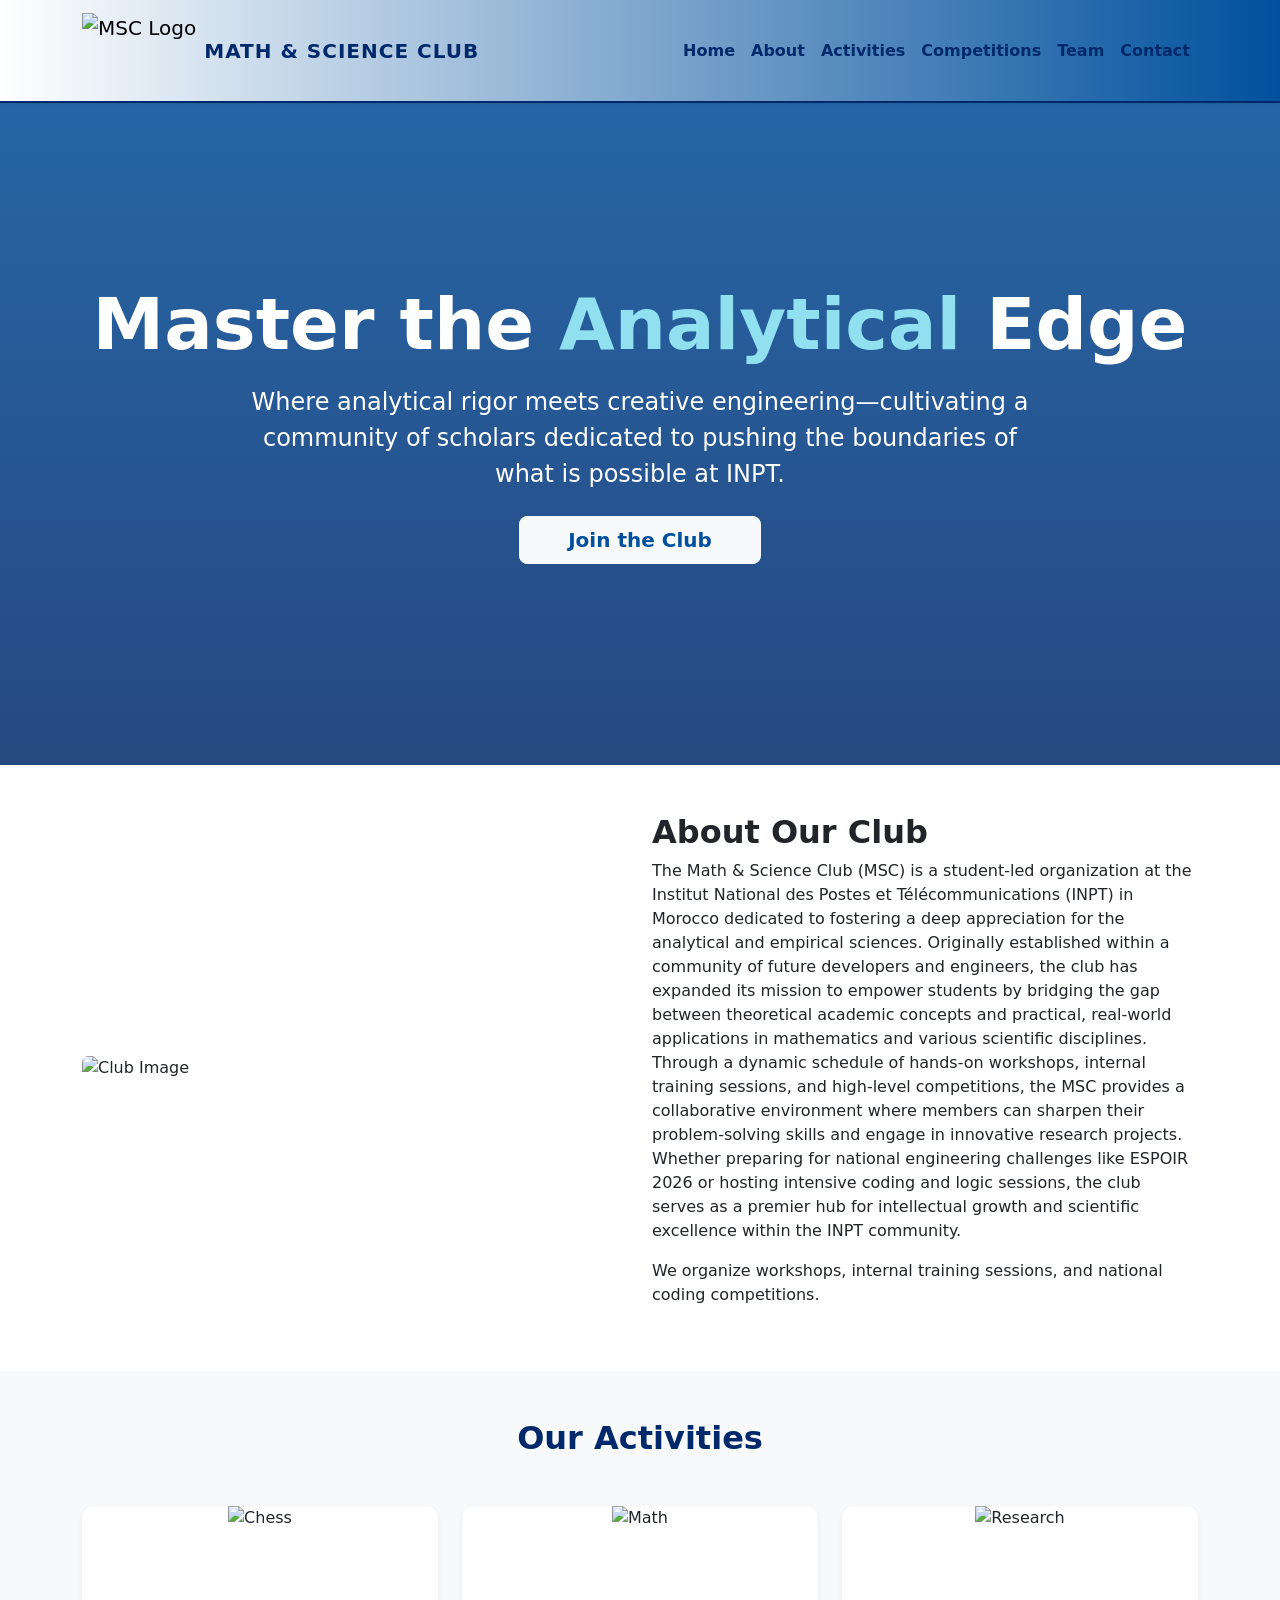
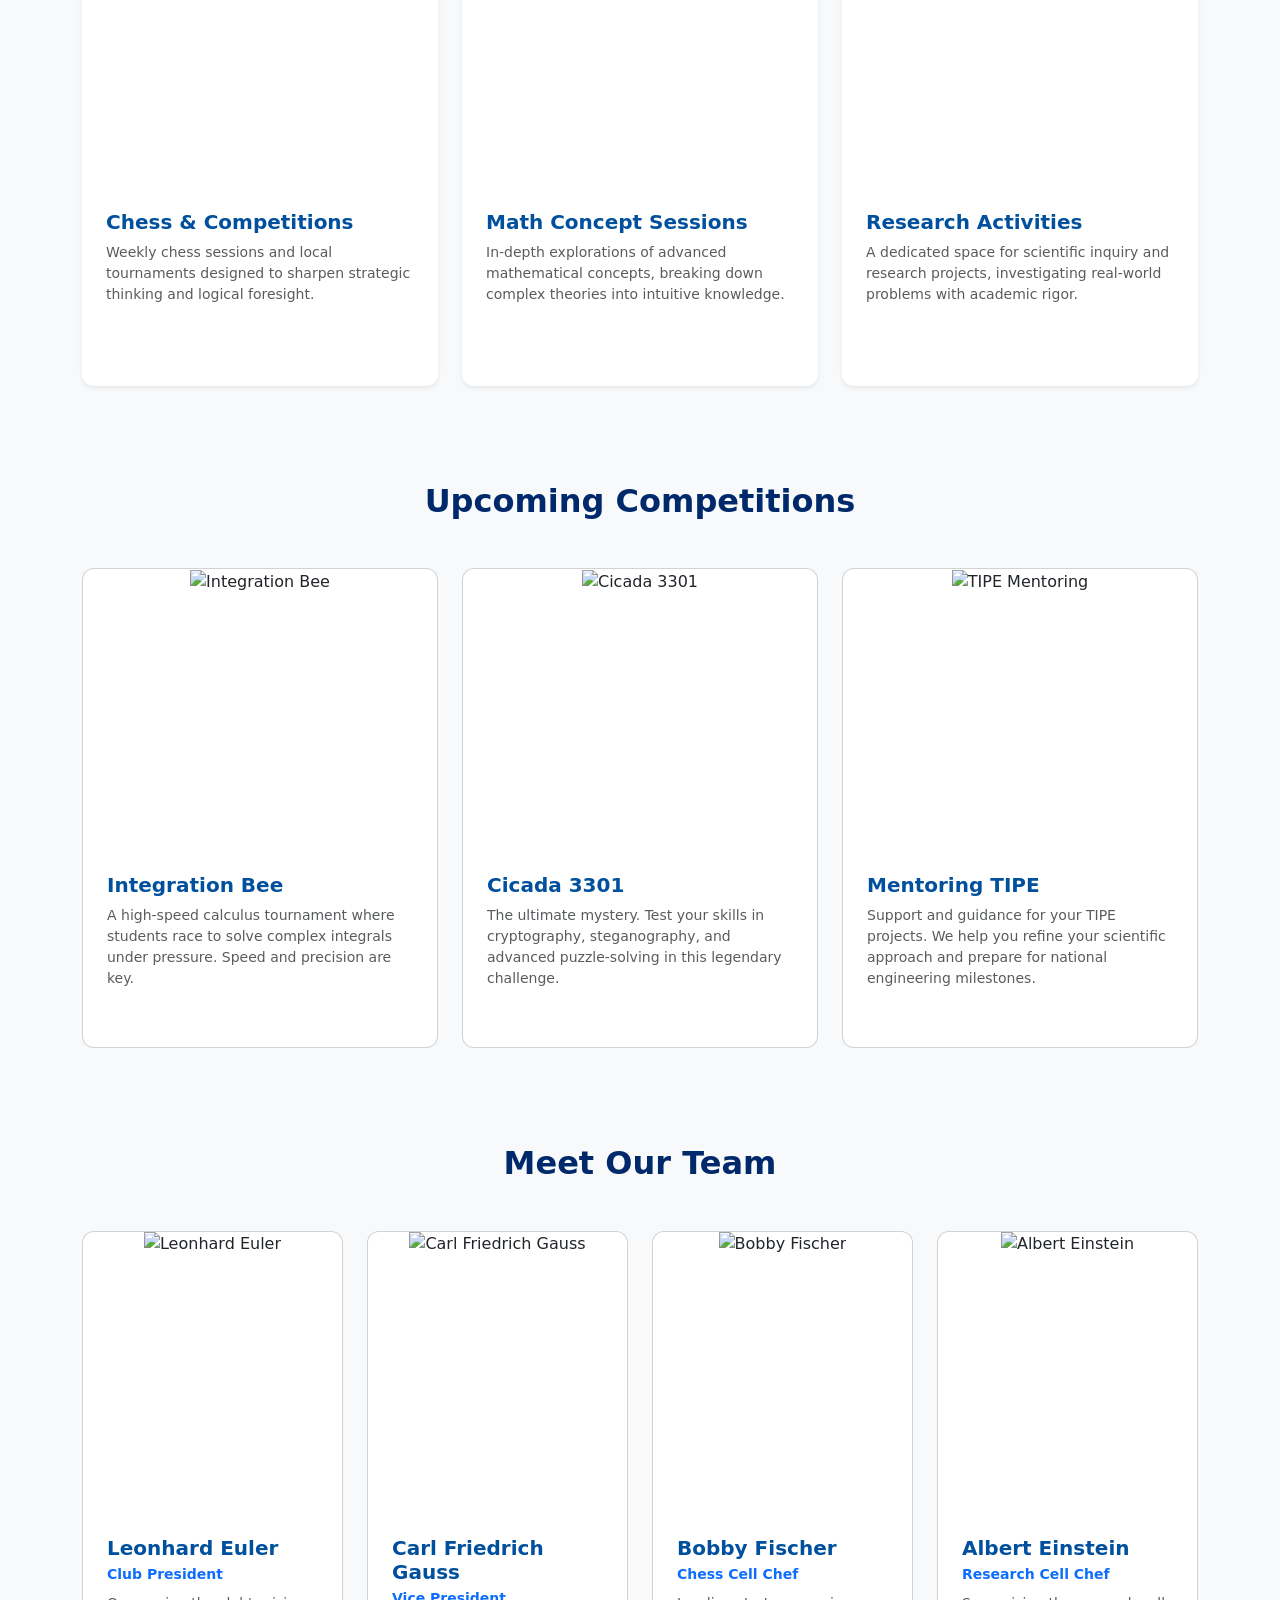
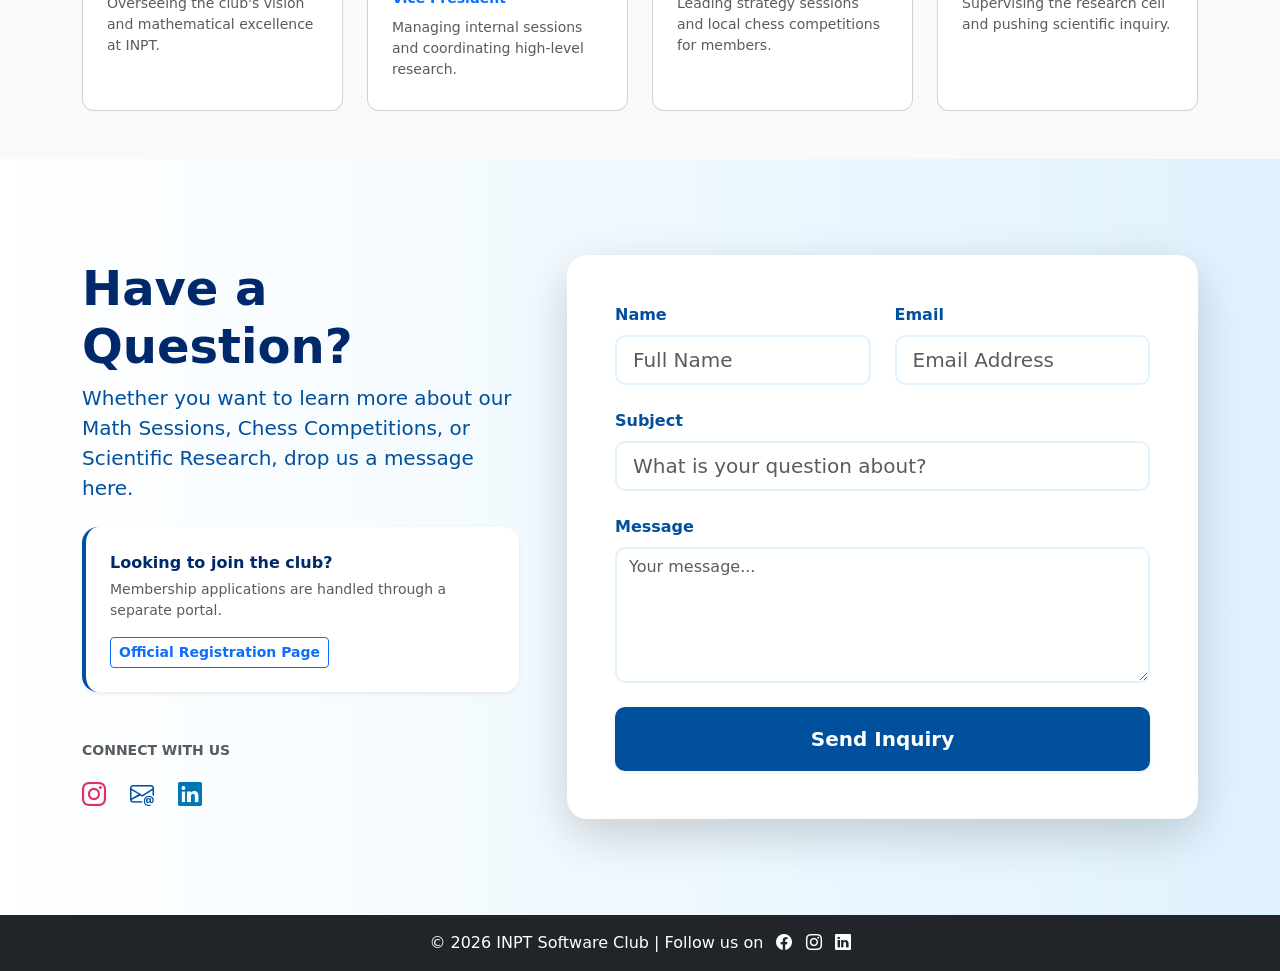
==== HTML /index.html @ fca4d838 "Update and rename index.html to HTML /index.html" ====
<!DOCTYPE html>
<html lang="en">
<head>
    <meta charset="UTF-8">
    <title>MCS CLUB</title>
    <meta name="viewport" content="width=device-width, initial-scale=1">

    <link href="https://cdn.jsdelivr.net/npm/bootstrap@5.3.2/dist/css/bootstrap.min.css" rel="stylesheet">
    <link href="https://cdn.jsdelivr.net/npm/bootstrap-icons@1.11.1/font/bootstrap-icons.css" rel="stylesheet">
    <link href="/CSSFiles/indexCSS.css" rel="stylesheet">

</head>
<body>
<nav class="navbar navbar-expand-lg fixed-top shadow-sm py-2" 
     style="background: linear-gradient(to left, #00509D, #ffffff); border-bottom: 2px solid #00296B;">
    <div class="container">
        <a class="navbar-brand d-flex align-items-center" href="#">
            <img src="/Assests/MSClogo.png" 
                 alt="MSC Logo" 
                 style="height: 75px; width: auto; mix-blend-mode: multiply; filter: contrast(110%);">
            <span class="ms-2 fw-bold" style="color: #00296B; font-size: 1.25rem; letter-spacing: 1px;">
                MATH & SCIENCE CLUB
            </span>
        </a>
        
        <button class="navbar-toggler" type="button" data-bs-toggle="collapse" data-bs-target="#navbarNav" style="border-color: #00296B;">
            <span class="navbar-toggler-icon"></span>
        </button>

        <div class="collapse navbar-collapse" id="navbarNav">
            <ul class="navbar-nav ms-auto fs-6">
                <li class="nav-item"><a class="nav-link fw-bold" style="color: #00296B;" href="#home">Home</a></li>
                <li class="nav-item"><a class="nav-link fw-bold" style="color: #00296B;" href="#about">About</a></li>
                <li class="nav-item"><a class="nav-link fw-bold" style="color: #00296B;" href="#activities">Activities</a></li>
                <li class="nav-item"><a class="nav-link fw-bold" style="color: #00296B;" href="#competitions">Competitions</a></li>
                <li class="nav-item"><a class="nav-link fw-bold" style="color: #00296B;" href="#team">Team</a></li>
                <li class="nav-item"><a class="nav-link fw-bold" style="color: #00296B;" href="#contact">Contact</a></li>
            </ul>
        </div>
    </div>
</nav>

<section id="home" class="hero d-flex align-items-center text-white" 
         style="background: linear-gradient(rgba(0, 80, 157, 0.85), rgba(0, 41, 107, 0.85)), 
                url('https://images.unsplash.com/photo-1635070041078-e363dbe005cb?ixlib=rb-4.0.3&auto=format&fit=crop&w=1920&q=80'); 
                background-size: cover; 
                background-position: center; 
                min-height: 85vh; 
                padding-top: 80px;">
    <div class="container text-center">
        <h1 class="display-2 fw-bold mb-3">Master the <span style="color: #90E0EF;">Analytical</span> Edge</h1>
        <p class="lead mb-4 fs-4 mx-auto" style="max-width: 800px;">
            Where analytical rigor meets creative engineering—cultivating a community of scholars 
            dedicated to pushing the boundaries of what is possible at INPT.
        </p>
        <div class="d-flex justify-content-center gap-3">
            <a href="joinUs.html" class="btn btn-light btn-lg px-5 fw-bold" style="color: #00509D;">Join the Club</a>
        </div>
    </div>
</section>

<section id="about" class="py-5">
    <div class="container">
        <div class="row align-items-center">
            <div class="col-md-6 club-logo">
                <img src="/Assests/MSClogo.png"
                     class="img-fluid rounded " alt="Club Image">
            </div>
            <div class="col-md-6">
                <h2 class="fw-bold">About Our Club</h2>
                <p>
                    The Math & Science Club (MSC) is a student-led organization at the Institut National des Postes et Télécommunications (INPT) 
                    in Morocco dedicated to fostering a deep appreciation for the analytical and empirical sciences. Originally established within 
                    a community of future developers and engineers, the club has expanded its mission to empower students by bridging the gap between 
                    theoretical academic concepts and practical, real-world applications in mathematics and various scientific disciplines. Through 
                    a dynamic schedule of hands-on workshops, internal training sessions, and high-level competitions, the MSC provides a collaborative 
                    environment where members can sharpen their problem-solving skills and engage in innovative research projects. Whether preparing for 
                    national engineering challenges like ESPOIR 2026 or hosting intensive coding and logic sessions, the club serves as a premier hub for 
                    intellectual growth and scientific excellence within the INPT community.
                </p>
                <p>
                    We organize workshops, internal training sessions, and national coding competitions.
                </p>
            </div>
        </div>
    </div>
</section>

<section id="activities" class="bg-light py-5">
    <div class="container text-center">
        <h2 class="fw-bold mb-5" style="color: #00296B;">Our Activities</h2>
        <div class="row g-4 justify-content-center">

            <div class="col-md-4">
                <div class="card border-0 shadow-sm activity-card">
                    <div class="image-mask-container">
                        <img src="/Assests/chess-activity.jpg" class="w-100 h-100" style="object-fit: cover;" alt="Chess">
                    </div>
                    <div class="p-4 text-start">
                        <h5 class="fw-bold mb-2" style="color: #00509D;">Chess & Competitions</h5>
                        <p class="small mb-0 text-muted">Weekly chess sessions and local tournaments designed to sharpen strategic thinking and logical foresight.</p>
                    </div>
                </div>
            </div>

            <div class="col-md-4">
                <div class="card border-0 shadow-sm activity-card">
                    <div class="image-mask-container">
                        <img src="/Assests/math-session.jpg" class="w-100 h-100" style="object-fit: cover;" alt="Math">
                    </div>
                    <div class="p-4 text-start">
                        <h5 class="fw-bold mb-2" style="color: #00509D;">Math Concept Sessions</h5>
                        <p class="small mb-0 text-muted">In-depth explorations of advanced mathematical concepts, breaking down complex theories into intuitive knowledge.</p>
                    </div>
                </div>
            </div>

            <div class="col-md-4">
                <div class="card border-0 shadow-sm activity-card">
                    <div class="image-mask-container">
                        <img src="/Assests/research-activity.jpg" class="w-100 h-100" style="object-fit: cover;" alt="Research">
                    </div>
                    <div class="p-4 text-start">
                        <h5 class="fw-bold mb-2" style="color: #00509D;">Research Activities</h5>
                        <p class="small mb-0 text-muted">A dedicated space for scientific inquiry and research projects, investigating real-world problems with academic rigor.</p>
                    </div>
                </div>
            </div>

        </div>
    </div>
</section>

<style>
    .activity-card {
        background-color: #ffffff;
        transition: transform 0.3s ease, box-shadow 0.3s ease;
        border-radius: 12px;
        overflow: hidden;
        /* This creates the longer rectangular look */
        min-height: 480px; 
    }

    .activity-card:hover {
        /* This makes the block move up slightly when hovered */
        transform: translateY(-10px);
        /* This makes the shadow stronger on hover */
        box-shadow: 0 10px 20px rgba(0,0,0,0.15) !important;
    }

    .image-mask-container {
        height: 280px; /* Adjusted for the rectangular shape */
        overflow: hidden; 
        mask-image: linear-gradient(to bottom, black 80%, transparent 100%); 
        -webkit-mask-image: linear-gradient(to bottom, black 80%, transparent 100%);
    }
</style>
<section id="competitions" class="py-5" style="background-color: #f8f9fa;">
    <div class="container text-center">
        <h2 class="fw-bold mb-5" style="color: #00296B;">Upcoming Competitions</h2>
        <div class="row g-4 justify-content-center">

            <div class="col-md-4">
                <div class="card activity-card">
                    <div class="image-mask-container">
                        <img src="/Assests/integration-bee.jpg" class="w-100 h-100" style="object-fit: cover;" alt="Integration Bee">
                    </div>
                    <div class="p-4 text-start">
                        <h5 class="fw-bold mb-2" style="color: #00509D;">Integration Bee</h5>
                        <p class="small mb-0 text-muted">A high-speed calculus tournament where students race to solve complex integrals under pressure. Speed and precision are key.</p>
                    </div>
                </div>
            </div>

            <div class="col-md-4">
                <div class="card activity-card">
                    <div class="image-mask-container">
                        <img src="/Assests/cicada-challenge.jpg" class="w-100 h-100" style="object-fit: cover;" alt="Cicada 3301">
                    </div>
                    <div class="p-4 text-start">
                        <h5 class="fw-bold mb-2" style="color: #00509D;">Cicada 3301</h5>
                        <p class="small mb-0 text-muted">The ultimate mystery. Test your skills in cryptography, steganography, and advanced puzzle-solving in this legendary challenge.</p>
                    </div>
                </div>
            </div>

            <div class="col-md-4">
                <div class="card activity-card">
                    <div class="image-mask-container">
                        <img src="/Assests/tipe-mentoring.jpg" class="w-100 h-100" style="object-fit: cover;" alt="TIPE Mentoring">
                    </div>
                    <div class="p-4 text-start">
                        <h5 class="fw-bold mb-2" style="color: #00509D;">Mentoring TIPE</h5>
                        <p class="small mb-0 text-muted">Support and guidance for your TIPE projects. We help you refine your scientific approach and prepare for national engineering milestones.</p>
                    </div>
                </div>
            </div>

        </div>
    </div>
</section>
<section id="team" class="bg-light py-5">
    <div class="container text-center">
        <h2 class="fw-bold mb-5" style="color: #00296B;">Meet Our Team</h2>
        <div class="row g-4 justify-content-center">

            <div class="col-md-3">
                <div class="card activity-card">
                    <div class="image-mask-container">
                        <img src="https://upload.wikimedia.org/wikipedia/commons/d/d7/Leonhard_Euler.jpg" class="w-100 h-100" style="object-fit: cover;" alt="Leonhard Euler">
                    </div>
                    <div class="p-4 text-start">
                        <h5 class="fw-bold mb-1" style="color: #00509D;">Leonhard Euler</h5>
                        <p class="text-primary fw-semibold small mb-2">Club President</p>
                        <p class="small text-muted mb-0">Overseeing the club's vision and mathematical excellence at INPT.</p>
                    </div>
                </div>
            </div>

            <div class="col-md-3">
    <div class="card activity-card">
        <div class="image-mask-container">
            <img src="/Assests/gauss.jpg" class="w-100 h-100" style="object-fit: cover;" alt="Carl Friedrich Gauss">
        </div>
        <div class="p-4 text-start">
            <h5 class="fw-bold mb-1" style="color: #00509D;">Carl Friedrich Gauss</h5>
            <p class="text-primary fw-semibold small mb-2">Vice President</p>
            <p class="small text-muted mb-0">Managing internal sessions and coordinating high-level research.</p>
        </div>
    </div>
</div>

<div class="col-md-3">
    <div class="card activity-card">
        <div class="image-mask-container">
            <img src="/Assests/Bobby_Fische.jpg" class="w-100 h-100" style="object-fit: cover;" alt="Bobby Fischer">
        </div>
        <div class="p-4 text-start">
            <h5 class="fw-bold mb-1" style="color: #00509D;">Bobby Fischer</h5>
            <p class="text-primary fw-semibold small mb-2">Chess Cell Chef</p>
            <p class="small text-muted mb-0">Leading strategy sessions and local chess competitions for members.</p>
        </div>
    </div>
</div>

            <div class="col-md-3">
                <div class="card activity-card">
                    <div class="image-mask-container">
                        <img src="https://upload.wikimedia.org/wikipedia/commons/d/d3/Albert_Einstein_Head.jpg" class="w-100 h-100" style="object-fit: cover;" alt="Albert Einstein">
                    </div>
                    <div class="p-4 text-start">
                        <h5 class="fw-bold mb-1" style="color: #00509D;">Albert Einstein</h5>
                        <p class="text-primary fw-semibold small mb-2">Research Cell Chef</p>
                        <p class="small text-muted mb-0">Supervising the research cell and pushing scientific inquiry.</p>
                    </div>
                </div>
            </div>

        </div>
    </div>
</section>

<section id="contact" class="py-5" style="background: linear-gradient(to right, #ffffff, #E0F2FE);">
    <div class="container py-5">
        <div class="row g-5 align-items-center">
            
            <div class="col-lg-5 text-start">
                <h2 class="fw-bold display-5" style="color: #00296B;">Have a Question?</h2>
                <p class="lead mb-4" style="color: #00509D;">
                    Whether you want to learn more about our <strong>Math Sessions</strong>, 
                    <strong>Chess Competitions</strong>, or <strong>Scientific Research</strong>, 
                    drop us a message here.
                </p>
                
                <div class="p-4 rounded-4 shadow-sm bg-white border-start border-4" style="border-color: #00509D !important;">
                    <p class="fw-bold mb-1" style="color: #00296B;">Looking to join the club?</p>
                    <p class="small text-muted mb-3">Membership applications are handled through a separate portal.</p>
                    <a href="joinUs.html" class="btn btn-sm btn-outline-primary fw-bold">Official Registration Page</a>
                </div>

                <div class="mt-5">
                    <p class="small fw-bold text-muted mb-3">CONNECT WITH US</p>
                    <div class="d-flex gap-4">
                        <a href="https://www.instagram.com/msc_inpt/"  target="_blank" class="fs-4" style="color: #E1306C;"><i class="bi bi-instagram"></i></a>
                        <a href="mailto:msc@inpt.ac.ma" class="fs-4" style="color: #00509D;"><i class="bi bi-envelope-at"></i></a>
                        <a href="https://linkedin.com/company/your_page" target="_blank" class="fs-4" style="color: #0077B5;"><i class="bi bi-linkedin"></i></a>
                    </div>
                </div>
            </div>

            <div class="col-lg-7">
                <div class="card border-0 shadow-lg p-4 p-md-5" style="border-radius: 20px; background: #ffffff;">
                    <form id="contactInquiryForm">
                        <div class="row">
                            <div class="col-md-6 mb-4">
                                <label class="form-label fw-bold" style="color: #00509D;">Name</label>
                                <input type="text" class="form-control form-control-lg border-2" placeholder="Full Name" style="border-color: #E0F2FE; border-radius: 10px;">
                            </div>
                            <div class="col-md-6 mb-4">
                                <label class="form-label fw-bold" style="color: #00509D;">Email</label>
                                <input type="email" class="form-control form-control-lg border-2" placeholder="Email Address" style="border-color: #E0F2FE; border-radius: 10px;">
                            </div>
                        </div>
                        <div class="mb-4">
                            <label class="form-label fw-bold" style="color: #00509D;">Subject</label>
                            <input type="text" class="form-control form-control-lg border-2" placeholder="What is your question about?" style="border-color: #E0F2FE; border-radius: 10px;">
                        </div>
                        <div class="mb-4">
                            <label class="form-label fw-bold" style="color: #00509D;">Message</label>
                            <textarea class="form-control border-2" rows="5" placeholder="Your message..." style="border-color: #E0F2FE; border-radius: 10px;"></textarea>
                        </div>
                        <div class="d-grid">
                            <button type="submit" class="btn btn-lg text-white fw-bold py-3 shadow-sm" style="background-color: #00509D; border-radius: 10px;">
                                Send Inquiry
                            </button>
                        </div>
                    </form>
                </div>
            </div>

        </div>
    </div>
</section>

<style>
    /* Hover effects for the buttons */
    #contact .btn-light:hover {
        transform: translateY(-5px);
        background-color: #f8f9fa;
        box-shadow: 0 8px 15px rgba(0,0,0,0.1) !important;
    }
    
    #contact .btn-primary:hover {
        transform: scale(1.05);
        background-color: #00296B !important;
    }
</style>

<footer class="bg-dark text-white text-center py-3">
    <div class="container">
        <p class="mb-0">© 2026 INPT Software Club | Follow us on 
            <a href="#" class="text-white ms-2"><i class="bi bi-facebook"></i></a>
            <a href="#" class="text-white ms-2"><i class="bi bi-instagram"></i></a>
            <a href="#" class="text-white ms-2"><i class="bi bi-linkedin"></i></a>
        </p>
    </div>
</footer>

<script src="https://cdn.jsdelivr.net/npm/bootstrap@5.3.2/dist/js/bootstrap.bundle.min.js"></script>

<script src="/JSFiles/indexJS.js"></script>


</body>
</html>
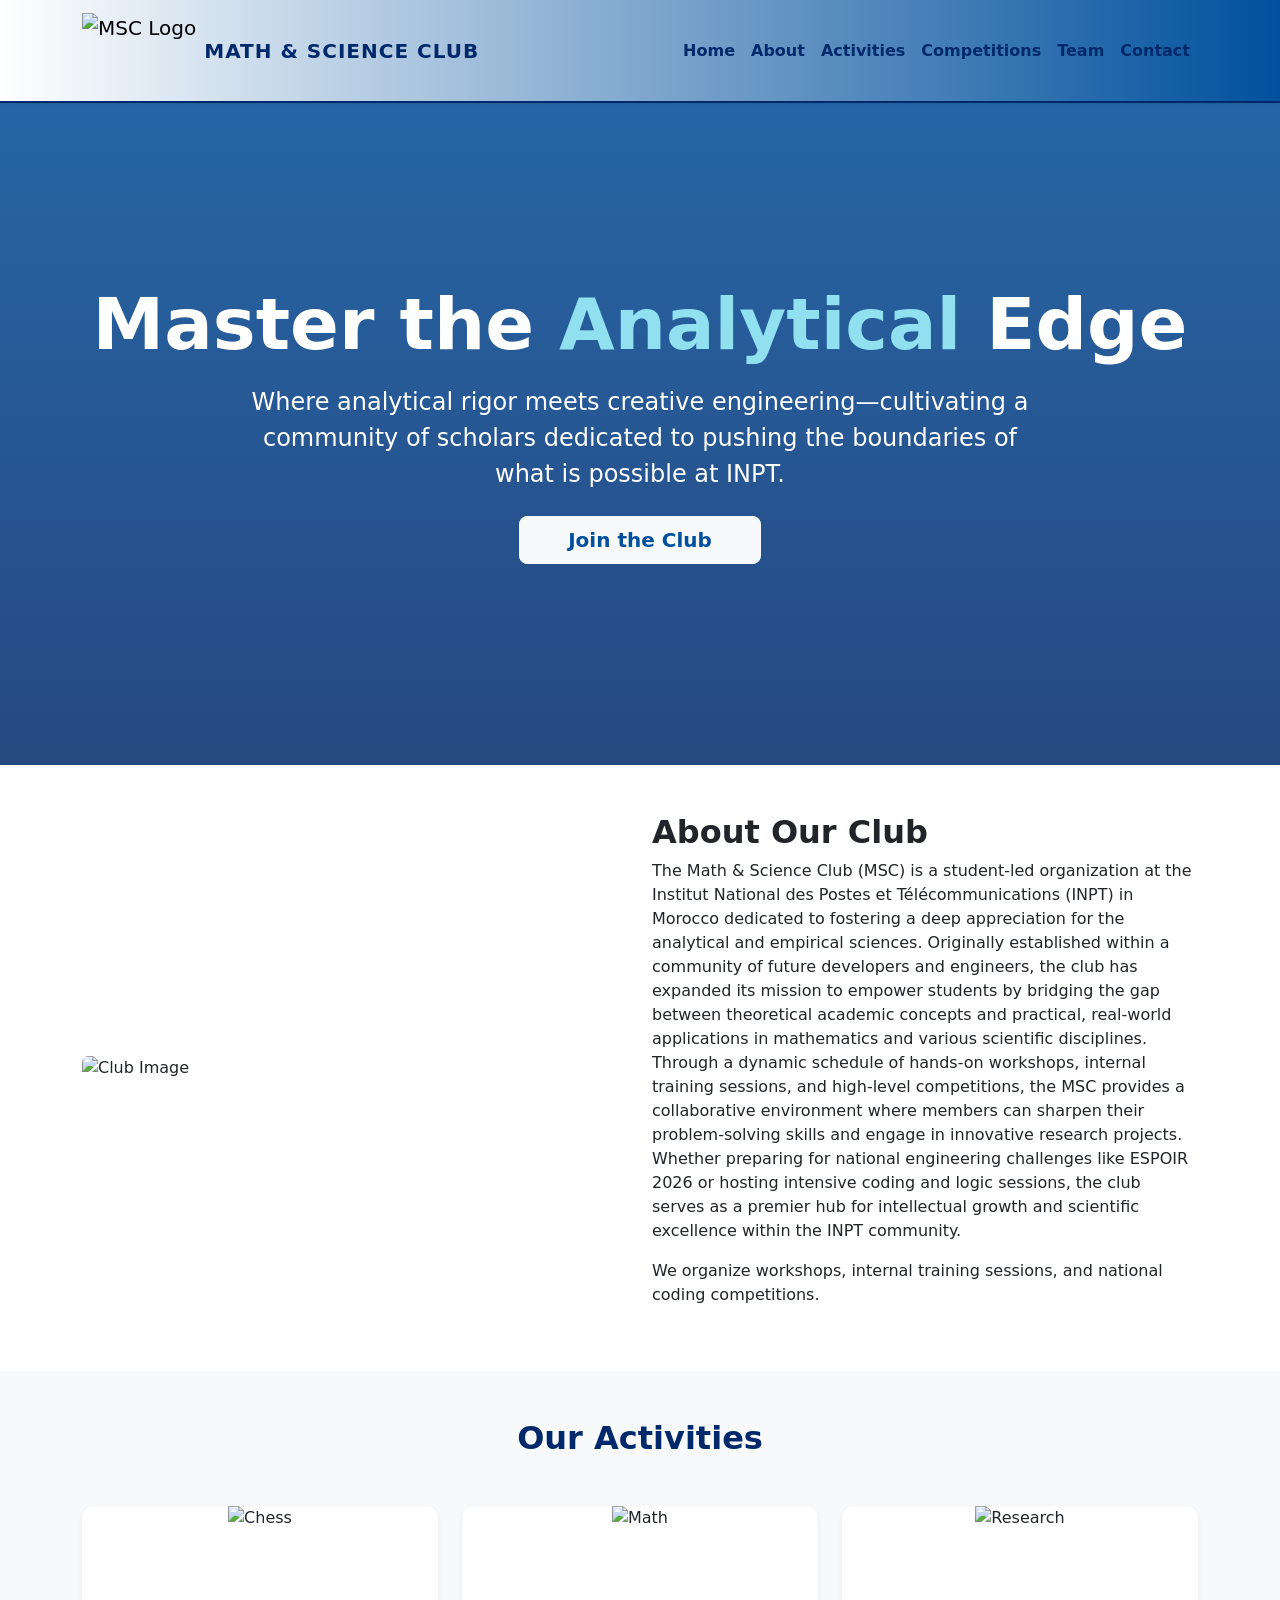
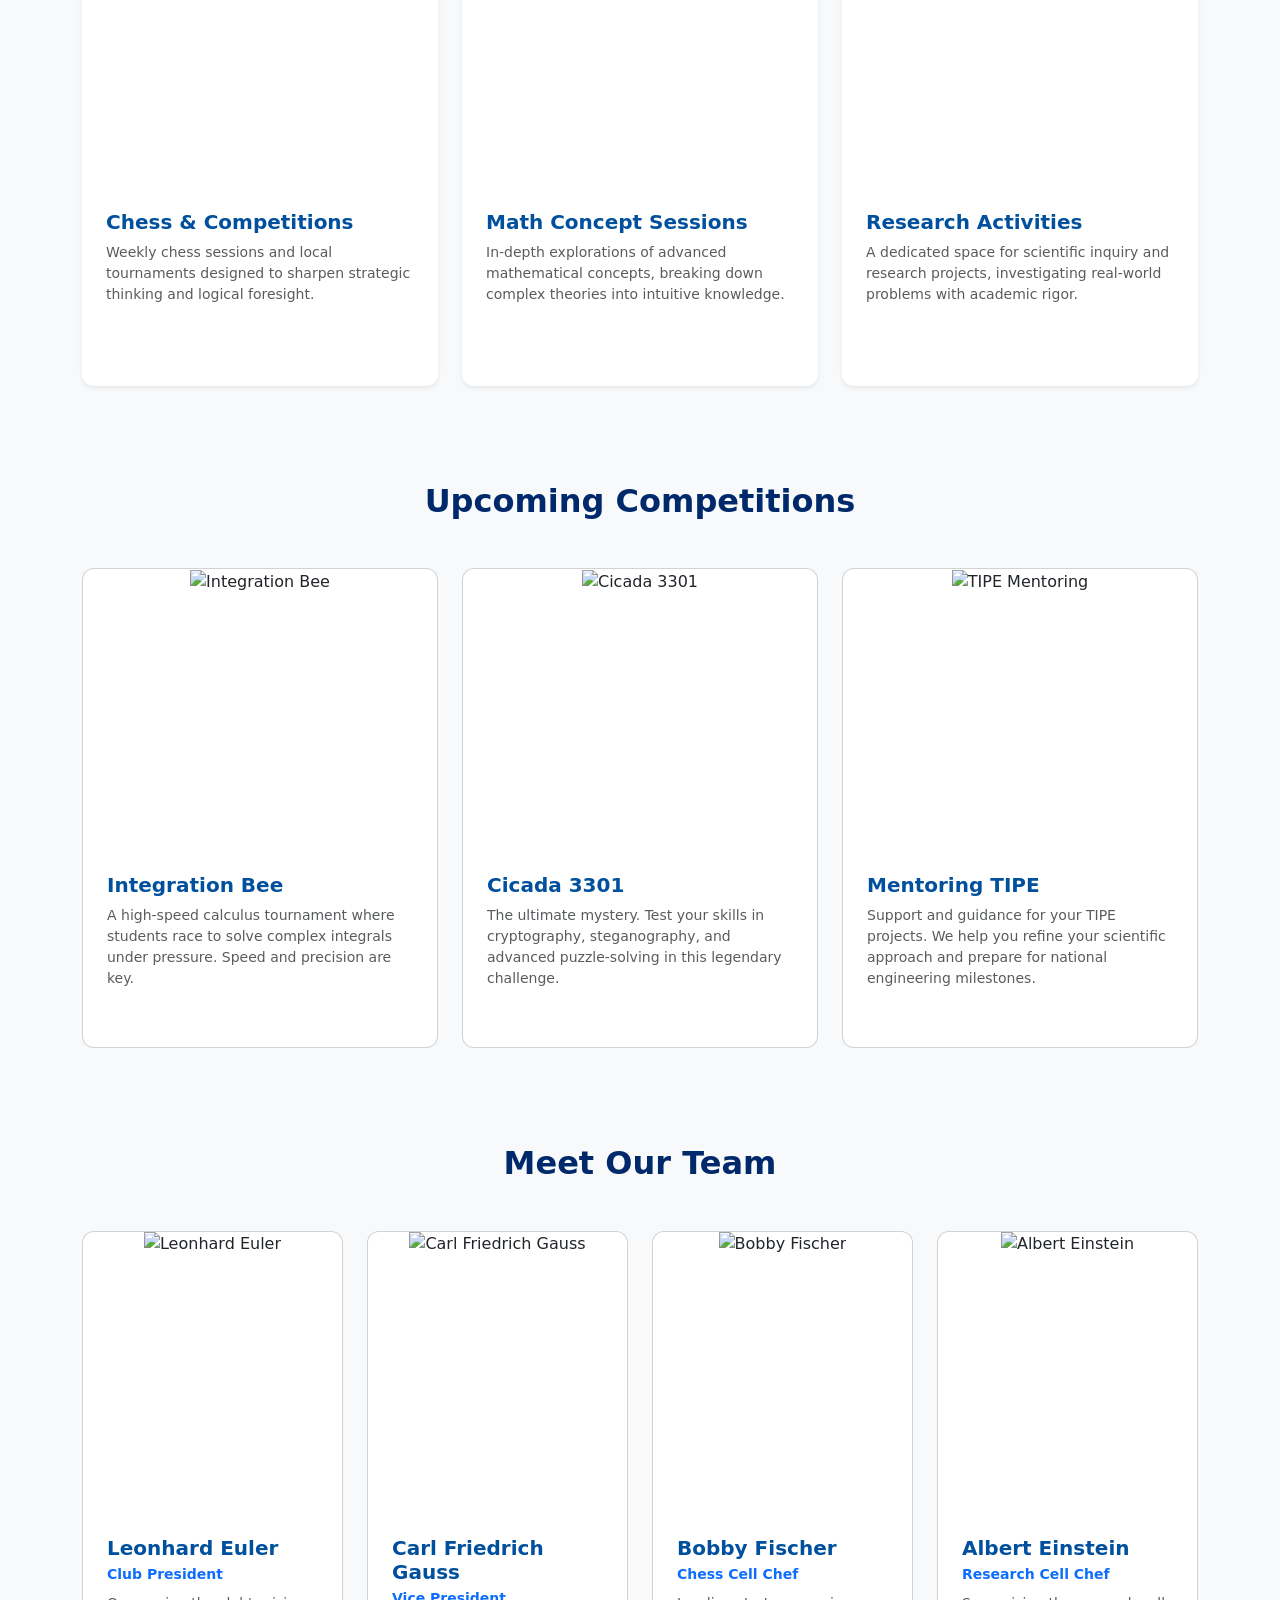
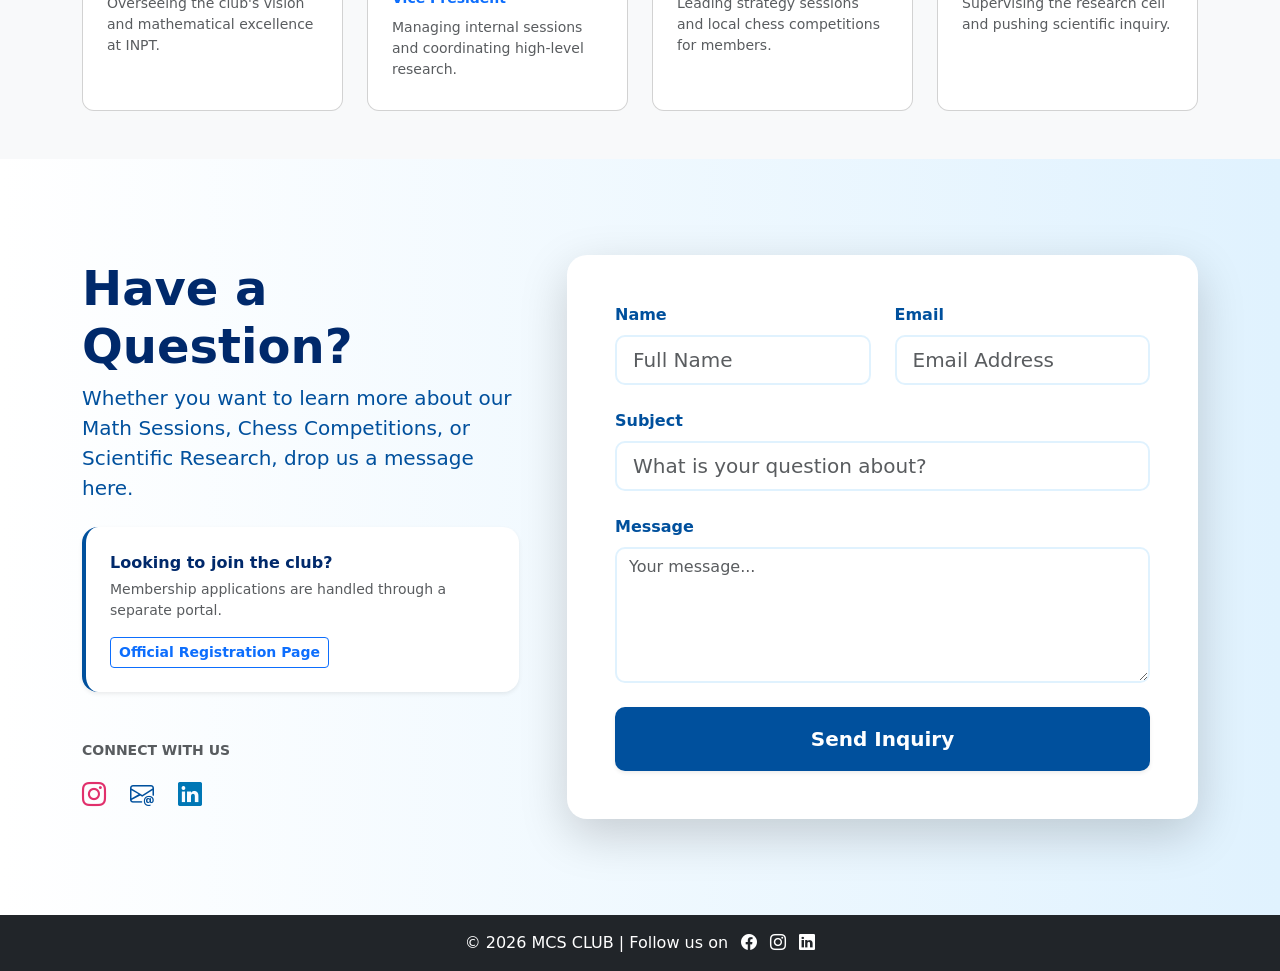
==== commit 58af50c9: "Update print statement from 'Hello' to 'Goodbye'" ====
--- a/HTML /index.html
+++ b/HTML /index.html
@@ -338,7 +338,7 @@
 
 <footer class="bg-dark text-white text-center py-3">
     <div class="container">
-        <p class="mb-0">© 2026 INPT Software Club | Follow us on 
+        <p class="mb-0">© 2026 MCS CLUB | Follow us on 
             <a href="#" class="text-white ms-2"><i class="bi bi-facebook"></i></a>
             <a href="#" class="text-white ms-2"><i class="bi bi-instagram"></i></a>
             <a href="#" class="text-white ms-2"><i class="bi bi-linkedin"></i></a>
@@ -353,3 +353,4 @@
 
 </body>
 </html>
+
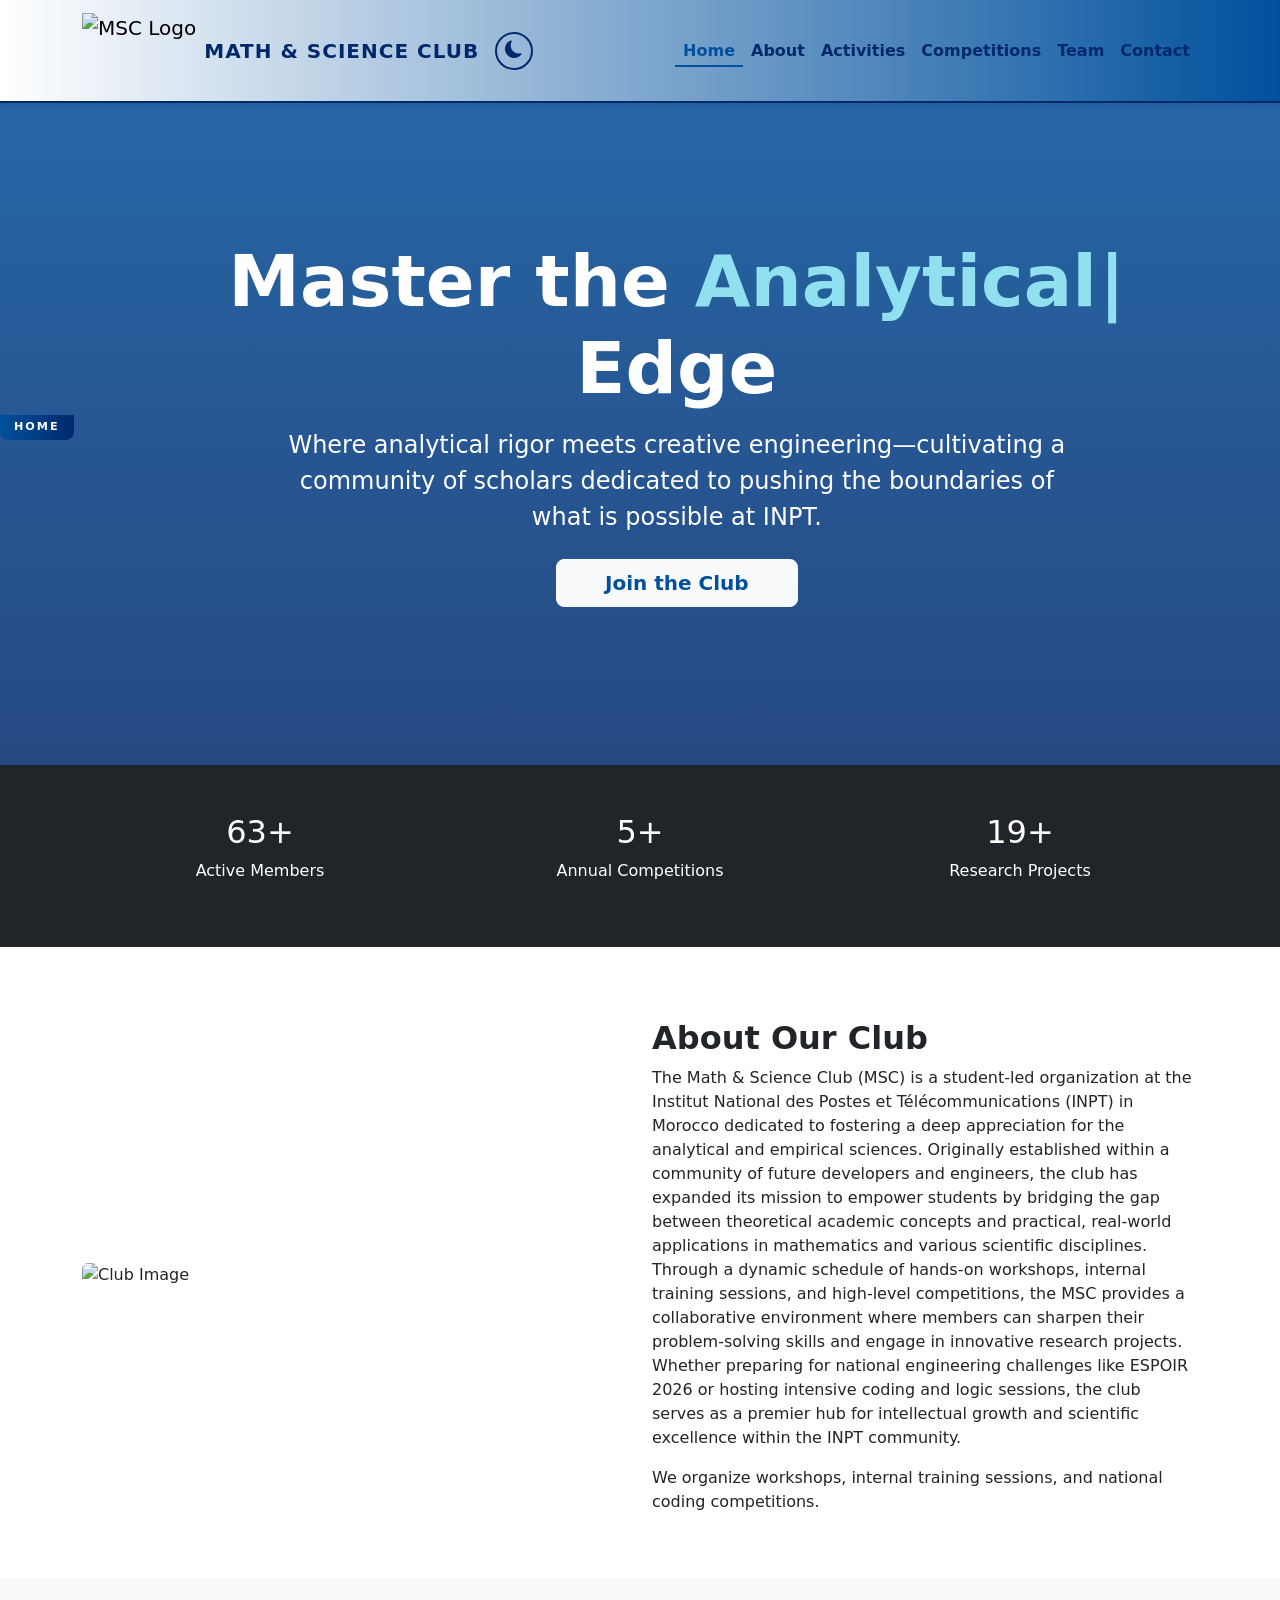
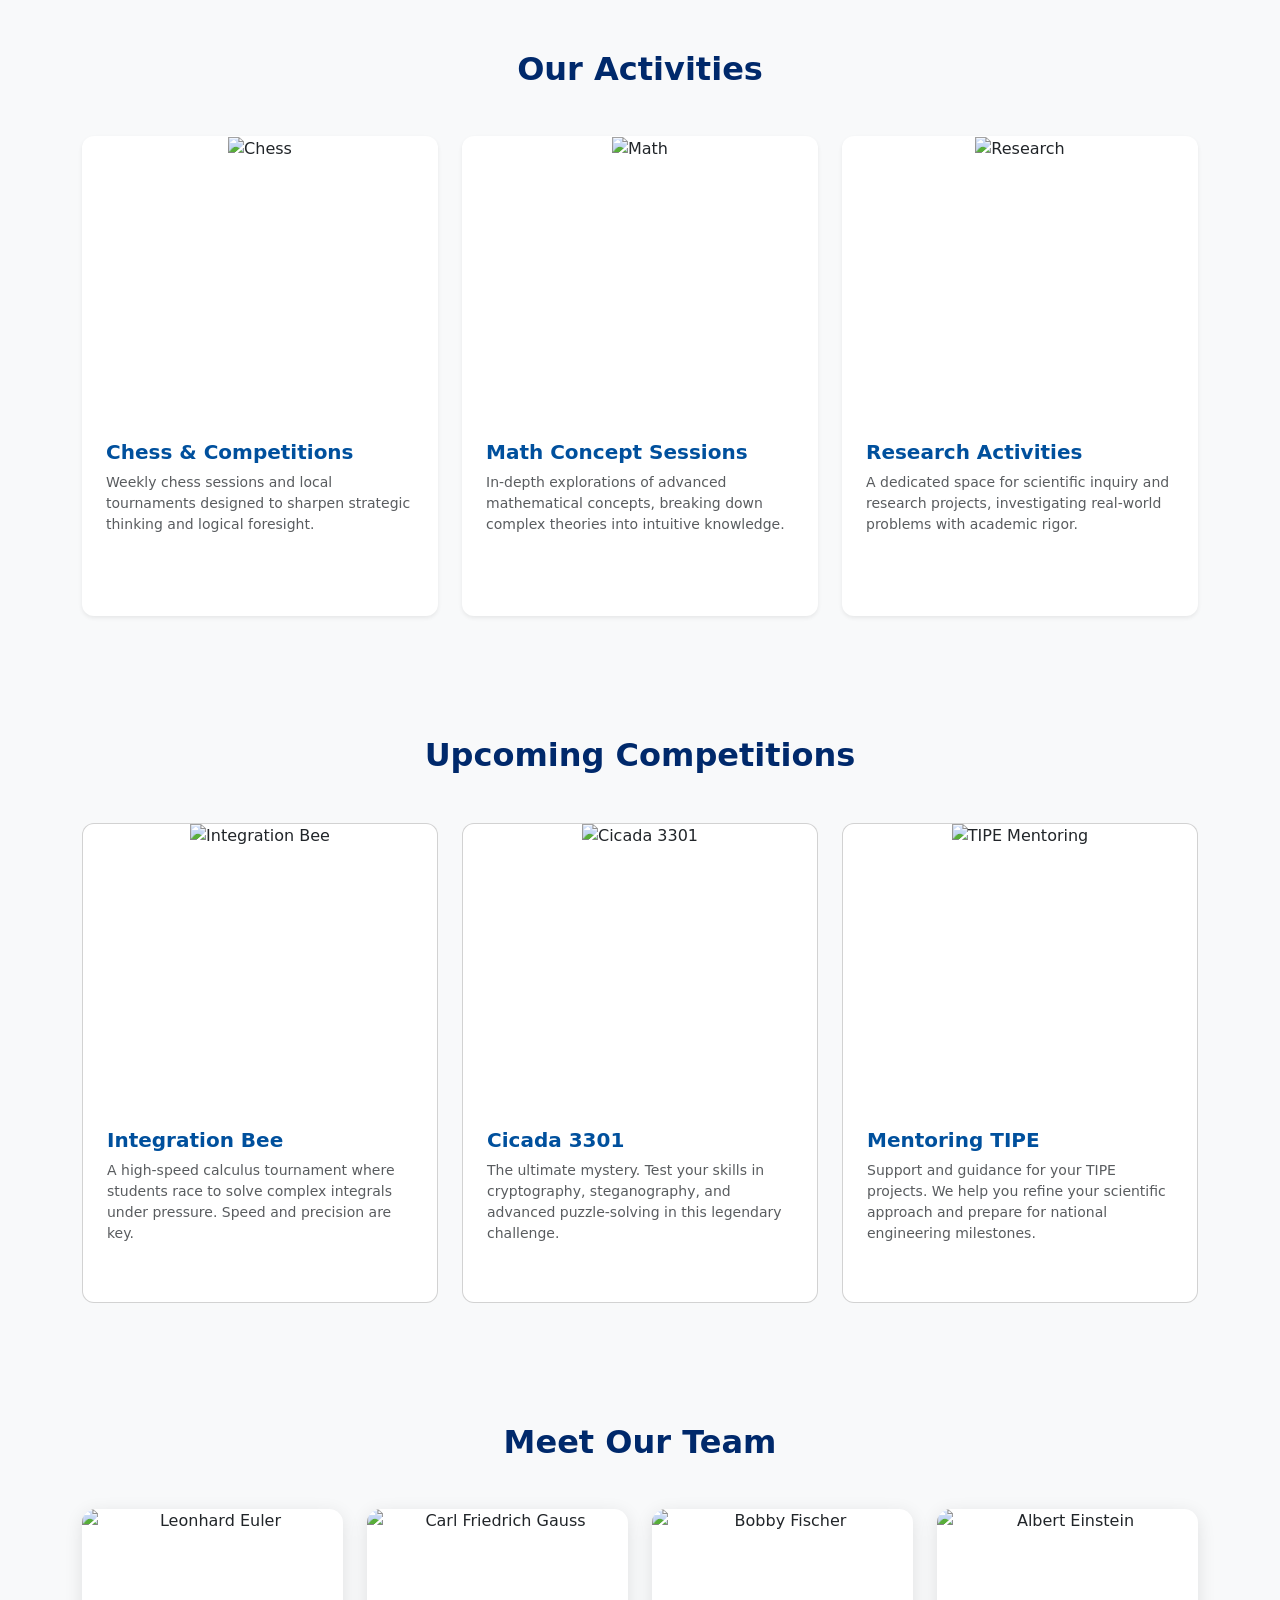
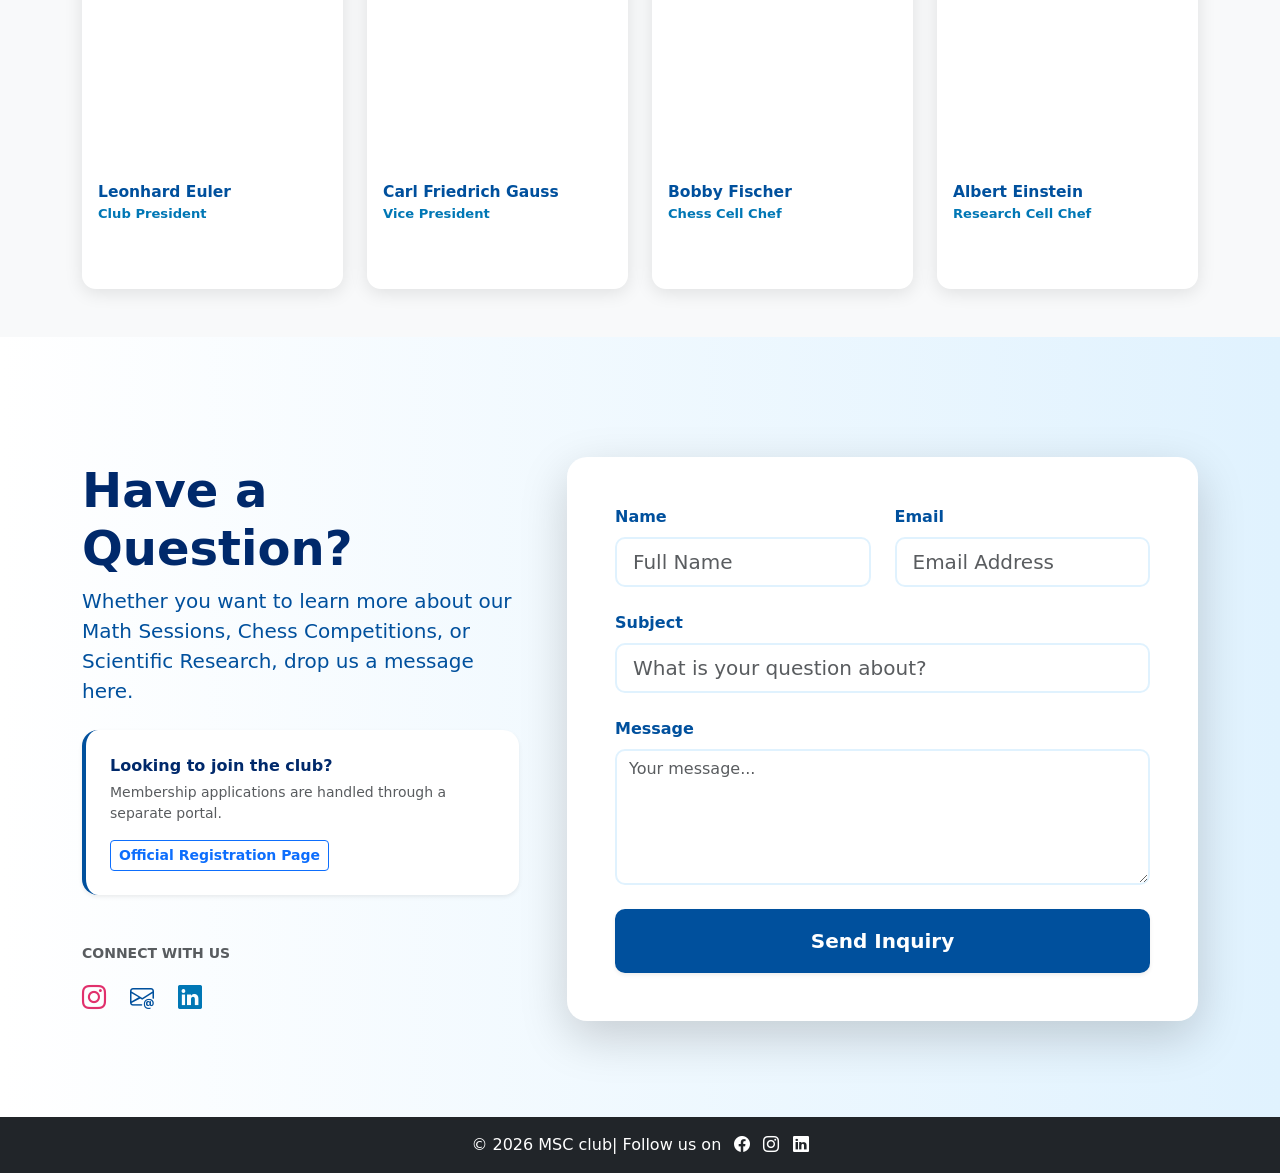
==== commit bbd4f19d: "Update index.html" ====
--- a/HTML /index.html
+++ b/HTML /index.html
@@ -8,9 +8,15 @@
     <link href="https://cdn.jsdelivr.net/npm/bootstrap@5.3.2/dist/css/bootstrap.min.css" rel="stylesheet">
     <link href="https://cdn.jsdelivr.net/npm/bootstrap-icons@1.11.1/font/bootstrap-icons.css" rel="stylesheet">
     <link href="/CSSFiles/indexCSS.css" rel="stylesheet">
+    <script src="https://code.jquery.com/jquery-3.7.1.min.js"></script>
+    <script src="/JSFiles/indexJS.js"></script>
 
 </head>
 <body>
+
+<!-- SCROLL PROGRESS BAR -->
+<div id="scroll-progress-bar"></div>
+
 <nav class="navbar navbar-expand-lg fixed-top shadow-sm py-2" 
      style="background: linear-gradient(to left, #00509D, #ffffff); border-bottom: 2px solid #00296B;">
     <div class="container">
@@ -23,6 +29,9 @@
             </span>
         </a>
         
+        <button id="darkModeToggle" title="Toggle dark mode" style="background:none;border:2px solid #00296B;border-radius:50%;width:38px;height:38px;cursor:pointer;margin-right:8px;font-size:1.1rem;display:flex;align-items:center;justify-content:center;color:#00296B;">
+            <i class="bi bi-moon-fill"></i>
+        </button>
         <button class="navbar-toggler" type="button" data-bs-toggle="collapse" data-bs-target="#navbarNav" style="border-color: #00296B;">
             <span class="navbar-toggler-icon"></span>
         </button>
@@ -48,13 +57,31 @@
                 min-height: 85vh; 
                 padding-top: 80px;">
     <div class="container text-center">
-        <h1 class="display-2 fw-bold mb-3">Master the <span style="color: #90E0EF;">Analytical</span> Edge</h1>
+        <h1 class="display-2 fw-bold mb-3">Master the <span id="typing-word" style="color: #90E0EF;">Analytical</span> Edge</h1>
         <p class="lead mb-4 fs-4 mx-auto" style="max-width: 800px;">
             Where analytical rigor meets creative engineering—cultivating a community of scholars 
             dedicated to pushing the boundaries of what is possible at INPT.
         </p>
         <div class="d-flex justify-content-center gap-3">
             <a href="joinUs.html" class="btn btn-light btn-lg px-5 fw-bold" style="color: #00509D;">Join the Club</a>
+        </div>
+    </div>
+</section>
+<section class="py-5 bg-dark text-white text-center">
+    <div class="container">
+        <div class="row">
+            <div class="col-md-4">
+                <h2 class="counter" data-target="150">0</h2>
+                <p>Active Members</p>
+            </div>
+            <div class="col-md-4">
+                <h2 class="counter" data-target="12">0</h2>
+                <p>Annual Competitions</p>
+            </div>
+            <div class="col-md-4">
+                <h2 class="counter" data-target="45">0</h2>
+                <p>Research Projects</p>
+            </div>
         </div>
     </div>
 </section>
@@ -204,54 +231,86 @@
         <h2 class="fw-bold mb-5" style="color: #00296B;">Meet Our Team</h2>
         <div class="row g-4 justify-content-center">
 
+            <!-- FLIP CARD: Euler -->
             <div class="col-md-3">
-                <div class="card activity-card">
-                    <div class="image-mask-container">
-                        <img src="https://upload.wikimedia.org/wikipedia/commons/d/d7/Leonhard_Euler.jpg" class="w-100 h-100" style="object-fit: cover;" alt="Leonhard Euler">
-                    </div>
-                    <div class="p-4 text-start">
-                        <h5 class="fw-bold mb-1" style="color: #00509D;">Leonhard Euler</h5>
-                        <p class="text-primary fw-semibold small mb-2">Club President</p>
-                        <p class="small text-muted mb-0">Overseeing the club's vision and mathematical excellence at INPT.</p>
-                    </div>
-                </div>
-            </div>
-
+                <div class="flip-card">
+                    <div class="flip-card-inner">
+                        <div class="flip-card-front">
+                            <img src="https://upload.wikimedia.org/wikipedia/commons/d/d7/Leonhard_Euler.jpg" alt="Leonhard Euler">
+                            <div class="flip-front-info">
+                                <h5>Leonhard Euler</h5>
+                                <p>Club President</p>
+                            </div>
+                        </div>
+                        <div class="flip-card-back">
+                            <i class="bi bi-person-circle flip-icon"></i>
+                            <h5>Leonhard Euler</h5>
+                            <p class="flip-role">Club President</p>
+                            <p class="flip-desc">Overseeing the club's vision and mathematical excellence at INPT.</p>
+                        </div>
+                    </div>
+                </div>
+            </div>
+
+            <!-- FLIP CARD: Gauss -->
             <div class="col-md-3">
-    <div class="card activity-card">
-        <div class="image-mask-container">
-            <img src="/Assests/gauss.jpg" class="w-100 h-100" style="object-fit: cover;" alt="Carl Friedrich Gauss">
-        </div>
-        <div class="p-4 text-start">
-            <h5 class="fw-bold mb-1" style="color: #00509D;">Carl Friedrich Gauss</h5>
-            <p class="text-primary fw-semibold small mb-2">Vice President</p>
-            <p class="small text-muted mb-0">Managing internal sessions and coordinating high-level research.</p>
-        </div>
-    </div>
-</div>
-
-<div class="col-md-3">
-    <div class="card activity-card">
-        <div class="image-mask-container">
-            <img src="/Assests/Bobby_Fische.jpg" class="w-100 h-100" style="object-fit: cover;" alt="Bobby Fischer">
-        </div>
-        <div class="p-4 text-start">
-            <h5 class="fw-bold mb-1" style="color: #00509D;">Bobby Fischer</h5>
-            <p class="text-primary fw-semibold small mb-2">Chess Cell Chef</p>
-            <p class="small text-muted mb-0">Leading strategy sessions and local chess competitions for members.</p>
-        </div>
-    </div>
-</div>
-
+                <div class="flip-card">
+                    <div class="flip-card-inner">
+                        <div class="flip-card-front">
+                            <img src="/Assests/gauss.jpg" alt="Carl Friedrich Gauss">
+                            <div class="flip-front-info">
+                                <h5>Carl Friedrich Gauss</h5>
+                                <p>Vice President</p>
+                            </div>
+                        </div>
+                        <div class="flip-card-back">
+                            <i class="bi bi-person-circle flip-icon"></i>
+                            <h5>Carl Friedrich Gauss</h5>
+                            <p class="flip-role">Vice President</p>
+                            <p class="flip-desc">Managing internal sessions and coordinating high-level research.</p>
+                        </div>
+                    </div>
+                </div>
+            </div>
+
+            <!-- FLIP CARD: Fischer -->
             <div class="col-md-3">
-                <div class="card activity-card">
-                    <div class="image-mask-container">
-                        <img src="https://upload.wikimedia.org/wikipedia/commons/d/d3/Albert_Einstein_Head.jpg" class="w-100 h-100" style="object-fit: cover;" alt="Albert Einstein">
-                    </div>
-                    <div class="p-4 text-start">
-                        <h5 class="fw-bold mb-1" style="color: #00509D;">Albert Einstein</h5>
-                        <p class="text-primary fw-semibold small mb-2">Research Cell Chef</p>
-                        <p class="small text-muted mb-0">Supervising the research cell and pushing scientific inquiry.</p>
+                <div class="flip-card">
+                    <div class="flip-card-inner">
+                        <div class="flip-card-front">
+                            <img src="/Assests/Bobby_Fische.jpg" alt="Bobby Fischer">
+                            <div class="flip-front-info">
+                                <h5>Bobby Fischer</h5>
+                                <p>Chess Cell Chef</p>
+                            </div>
+                        </div>
+                        <div class="flip-card-back">
+                            <i class="bi bi-person-circle flip-icon"></i>
+                            <h5>Bobby Fischer</h5>
+                            <p class="flip-role">Chess Cell Chef</p>
+                            <p class="flip-desc">Leading strategy sessions and local chess competitions for members.</p>
+                        </div>
+                    </div>
+                </div>
+            </div>
+
+            <!-- FLIP CARD: Einstein -->
+            <div class="col-md-3">
+                <div class="flip-card">
+                    <div class="flip-card-inner">
+                        <div class="flip-card-front">
+                            <img src="https://upload.wikimedia.org/wikipedia/commons/d/d3/Albert_Einstein_Head.jpg" alt="Albert Einstein">
+                            <div class="flip-front-info">
+                                <h5>Albert Einstein</h5>
+                                <p>Research Cell Chef</p>
+                            </div>
+                        </div>
+                        <div class="flip-card-back">
+                            <i class="bi bi-person-circle flip-icon"></i>
+                            <h5>Albert Einstein</h5>
+                            <p class="flip-role">Research Cell Chef</p>
+                            <p class="flip-desc">Supervising the research cell and pushing scientific inquiry.</p>
+                        </div>
                     </div>
                 </div>
             </div>
@@ -282,7 +341,7 @@
                     <p class="small fw-bold text-muted mb-3">CONNECT WITH US</p>
                     <div class="d-flex gap-4">
                         <a href="https://www.instagram.com/msc_inpt/"  target="_blank" class="fs-4" style="color: #E1306C;"><i class="bi bi-instagram"></i></a>
-                        <a href="mailto:msc@inpt.ac.ma" class="fs-4" style="color: #00509D;"><i class="bi bi-envelope-at"></i></a>
+                        <a href="/cdn-cgi/l/email-protection#81ecf2e2c1e8eff1f5afe0e2afece0" class="fs-4" style="color: #00509D;"><i class="bi bi-envelope-at"></i></a>
                         <a href="https://linkedin.com/company/your_page" target="_blank" class="fs-4" style="color: #0077B5;"><i class="bi bi-linkedin"></i></a>
                     </div>
                 </div>
@@ -323,7 +382,7 @@
 </section>
 
 <style>
-    /* Hover effects for the buttons */
+
     #contact .btn-light:hover {
         transform: translateY(-5px);
         background-color: #f8f9fa;
@@ -338,7 +397,7 @@
 
 <footer class="bg-dark text-white text-center py-3">
     <div class="container">
-        <p class="mb-0">© 2026 MCS CLUB | Follow us on 
+        <p class="mb-0">© 2026 MSC club| Follow us on 
             <a href="#" class="text-white ms-2"><i class="bi bi-facebook"></i></a>
             <a href="#" class="text-white ms-2"><i class="bi bi-instagram"></i></a>
             <a href="#" class="text-white ms-2"><i class="bi bi-linkedin"></i></a>
@@ -346,11 +405,683 @@
     </div>
 </footer>
 
-<script src="https://cdn.jsdelivr.net/npm/bootstrap@5.3.2/dist/js/bootstrap.bundle.min.js"></script>
-
-<script src="/JSFiles/indexJS.js"></script>
-
-
-</body>
-</html>
-
+<!-- BACK TO TOP BUTTON -->
+<button id="backToTop" title="Back to top">
+    <i class="bi bi-arrow-up"></i>
+</button>
+
+<!-- TOAST NOTIFICATION -->
+<div id="msc-toast" role="alert" aria-live="assertive" aria-atomic="true">
+    <div id="msc-toast-body">
+        <i class="bi bi-check-circle-fill me-2" style="color:#198754;"></i>
+        <span id="msc-toast-msg">Message sent successfully!</span>
+    </div>
+</div>
+
+<style>
+    /* Back-to-top button */
+    #backToTop {
+        display: none;
+        position: fixed;
+        bottom: 36px;
+        right: 36px;
+        z-index: 9999;
+        width: 48px;
+        height: 48px;
+        border-radius: 50%;
+        background-color: #00509D;
+        color: #fff;
+        border: none;
+        font-size: 1.3rem;
+        box-shadow: 0 4px 14px rgba(0,0,0,0.2);
+        cursor: pointer;
+        transition: background-color 0.2s, transform 0.2s, opacity 0.3s;
+        opacity: 0;
+    }
+    #backToTop.show {
+        display: flex;
+        align-items: center;
+        justify-content: center;
+        opacity: 1;
+    }
+    #backToTop:hover {
+        background-color: #00296B;
+        transform: translateY(-3px);
+    }
+
+    /* Toast */
+    #msc-toast {
+        position: fixed;
+        bottom: 96px;
+        right: 36px;
+        z-index: 9999;
+        background: #fff;
+        border-left: 4px solid #198754;
+        border-radius: 10px;
+        padding: 14px 20px;
+        box-shadow: 0 6px 24px rgba(0,0,0,0.15);
+        font-weight: 600;
+        color: #00296B;
+        display: none;
+        opacity: 0;
+        transform: translateY(10px);
+        transition: opacity 0.35s ease, transform 0.35s ease;
+        min-width: 240px;
+    }
+    #msc-toast.show {
+        display: block;
+        opacity: 1;
+        transform: translateY(0);
+    }
+    #msc-toast-body {
+        display: flex;
+        align-items: center;
+    }
+
+    /* Typing cursor */
+    #typing-word::after {
+        content: '|';
+        animation: blink 0.7s step-end infinite;
+        margin-left: 2px;
+        color: #90E0EF;
+    }
+    @keyframes blink {
+        0%, 100% { opacity: 1; }
+        50%       { opacity: 0; }
+    }
+
+    /* Active nav link */
+    .navbar-nav .nav-link.active-section {
+        color: #00509D !important;
+        border-bottom: 2px solid #00509D;
+        padding-bottom: 2px;
+    }
+</style>
+
+<style>
+    /* ── SCROLL PROGRESS BAR ── */
+    #scroll-progress-bar {
+        position: fixed;
+        top: 0; left: 0;
+        height: 4px;
+        width: 0%;
+        background: linear-gradient(to right, #00509D, #90E0EF);
+        z-index: 99999;
+        transition: width 0.1s linear;
+    }
+
+    /* ── FLIP CARDS ── */
+    .flip-card {
+        perspective: 1000px;
+        height: 380px;
+    }
+    .flip-card-inner {
+        position: relative;
+        width: 100%;
+        height: 100%;
+        transition: transform 0.7s cubic-bezier(.4,0,.2,1);
+        transform-style: preserve-3d;
+    }
+    .flip-card:hover .flip-card-inner,
+    .flip-card.flipped .flip-card-inner {
+        transform: rotateY(180deg);
+    }
+    .flip-card-front,
+    .flip-card-back {
+        position: absolute;
+        width: 100%; height: 100%;
+        backface-visibility: hidden;
+        border-radius: 14px;
+        overflow: hidden;
+    }
+    .flip-card-front {
+        background: #fff;
+        box-shadow: 0 4px 18px rgba(0,0,0,0.10);
+    }
+    .flip-card-front img {
+        width: 100%; height: 260px;
+        object-fit: cover;
+        display: block;
+        mask-image: linear-gradient(to bottom, black 75%, transparent 100%);
+        -webkit-mask-image: linear-gradient(to bottom, black 75%, transparent 100%);
+    }
+    .flip-front-info {
+        padding: 14px 16px 10px;
+        text-align: left;
+    }
+    .flip-front-info h5 { color: #00509D; font-weight: 700; margin-bottom: 2px; font-size: .97rem; }
+    .flip-front-info p  { color: #0077B5; font-size: .82rem; font-weight: 600; margin: 0; }
+    .flip-card-back {
+        background: linear-gradient(135deg, #00296B, #00509D);
+        transform: rotateY(180deg);
+        display: flex;
+        flex-direction: column;
+        align-items: center;
+        justify-content: center;
+        padding: 30px 22px;
+        color: #fff;
+        text-align: center;
+    }
+    .flip-icon { font-size: 3rem; margin-bottom: 14px; color: #90E0EF; }
+    .flip-card-back h5 { font-size: 1.05rem; font-weight: 700; margin-bottom: 4px; }
+    .flip-role { color: #90E0EF; font-weight: 600; font-size: .85rem; margin-bottom: 12px; }
+    .flip-desc { font-size: .85rem; opacity: .9; line-height: 1.5; }
+
+    /* ── DARK MODE ── */
+    body.dark-mode {
+        background-color: #121212 !important;
+        color: #e0e0e0 !important;
+    }
+    body.dark-mode nav.navbar {
+        background: linear-gradient(to left, #1a1a2e, #16213e) !important;
+        border-bottom-color: #00509D !important;
+    }
+    body.dark-mode .navbar-brand span,
+    body.dark-mode .nav-link { color: #90E0EF !important; }
+    body.dark-mode section { background-color: #1a1a2e !important; }
+    body.dark-mode .bg-light { background-color: #16213e !important; }
+    body.dark-mode .bg-dark  { background-color: #0d0d0d !important; }
+    body.dark-mode .card,
+    body.dark-mode .flip-card-front { background-color: #1e1e2e !important; color: #e0e0e0 !important; }
+    body.dark-mode .text-muted { color: #aaa !important; }
+    body.dark-mode h2, body.dark-mode h5 { color: #90E0EF !important; }
+    body.dark-mode footer { background-color: #0d0d0d !important; }
+    body.dark-mode #darkModeToggle { border-color: #90E0EF !important; color: #90E0EF !important; }
+    body.dark-mode .form-control { background: #1e1e2e; color: #e0e0e0; border-color: #00509D !important; }
+    body.dark-mode .card.border-0.shadow-lg { background: #1e1e2e !important; }
+
+    /* ── STICKY SECTION LABELS ── */
+    .sticky-section-label {
+        position: sticky;
+        top: 70px;
+        z-index: 100;
+        display: inline-block;
+        background: linear-gradient(90deg, #00509D, #00296B);
+        color: #fff;
+        font-size: 0.7rem;
+        font-weight: 700;
+        letter-spacing: 2px;
+        text-transform: uppercase;
+        padding: 4px 14px;
+        border-radius: 0 0 8px 8px;
+        margin-bottom: -10px;
+        pointer-events: none;
+        opacity: 0;
+        transition: opacity 0.3s;
+    }
+    .sticky-section-label.visible { opacity: 1; }
+</style>
+
+<script>
+$(document).ready(function () {
+
+    /* ============================================================
+       1. SMOOTH SCROLL — nav links glide to sections
+    ============================================================ */
+    $('a.nav-link[href^="#"]').on('click', function (e) {
+        var target = $(this.getAttribute('href'));
+        if (target.length) {
+            e.preventDefault();
+            $('html, body').animate({
+                scrollTop: target.offset().top - 70   // offset for fixed navbar
+            }, 700, 'swing');
+
+            // Close mobile navbar after click
+            $('.navbar-collapse').collapse('hide');
+        }
+    });
+
+
+    /* ============================================================
+       2. ANIMATED COUNTER — numbers count up when scrolled into view
+    ============================================================ */
+    var countersStarted = false;
+
+    function startCounters() {
+        $('.counter').each(function () {
+            var $el     = $(this);
+            var target  = parseInt($el.data('target'));
+            var duration = 1800;          // ms
+            var stepTime = 20;            // ms per tick
+            var steps    = duration / stepTime;
+            var increment = target / steps;
+            var current  = 0;
+
+            var timer = setInterval(function () {
+                current += increment;
+                if (current >= target) {
+                    current = target;
+                    clearInterval(timer);
+                }
+                $el.text(Math.floor(current) + '+');
+            }, stepTime);
+        });
+    }
+
+    $(window).on('scroll', function () {
+        if (countersStarted) return;
+        var counterSection = $('.counter').first().closest('section');
+        if (counterSection.length) {
+            var sectionTop = counterSection.offset().top;
+            var viewBottom = $(window).scrollTop() + $(window).height();
+            if (viewBottom > sectionTop + 50) {
+                countersStarted = true;
+                startCounters();
+            }
+        }
+    });
+
+
+    /* ============================================================
+       3. SCROLL-TRIGGERED FADE-IN ANIMATIONS
+    ============================================================ */
+    // Add the fade-in class to elements we want animated
+    $('section').each(function () {
+        $(this).find('.card, .col-md-6, h2, .lead').addClass('fade-in-el');
+    });
+
+    // Inject the CSS for the animation
+    $('<style>')
+        .prop('type', 'text/css')
+        .html(`
+            .fade-in-el {
+                opacity: 0;
+                transform: translateY(30px);
+                transition: opacity 0.65s ease, transform 0.65s ease;
+            }
+            .fade-in-el.visible {
+                opacity: 1;
+                transform: translateY(0);
+            }
+        `)
+        .appendTo('head');
+
+    function revealOnScroll() {
+        var windowBottom = $(window).scrollTop() + $(window).height();
+        $('.fade-in-el:not(.visible)').each(function () {
+            if ($(this).offset().top < windowBottom - 60) {
+                $(this).addClass('visible');
+            }
+        });
+    }
+
+    $(window).on('scroll', revealOnScroll);
+    revealOnScroll(); // run once on load for elements already in view
+
+
+    /* ============================================================
+       4. CONTACT FORM VALIDATION
+    ============================================================ */
+    $('#contactInquiryForm').on('submit', function (e) {
+        e.preventDefault();
+        clearErrors();
+
+        var $inputs  = $(this).find('input, textarea');
+        var $name    = $inputs.filter('[placeholder="Full Name"]');
+        var $email   = $inputs.filter('[placeholder="Email Address"]');
+        var $subject = $inputs.filter('[placeholder="What is your question about?"]');
+        var $message = $(this).find('textarea');
+        var valid    = true;
+
+        // Name
+        if ($.trim($name.val()) === '') {
+            showError($name, 'Please enter your full name.');
+            valid = false;
+        }
+
+        // Email
+        var emailRegex = /^[^\s@]+@[^\s@]+\.[^\s@]+$/;
+        if ($.trim($email.val()) === '') {
+            showError($email, 'Please enter your email address.');
+            valid = false;
+        } else if (!emailRegex.test($email.val())) {
+            showError($email, 'Please enter a valid email address.');
+            valid = false;
+        }
+
+        // Subject
+        if ($.trim($subject.val()) === '') {
+            showError($subject, 'Please enter a subject.');
+            valid = false;
+        }
+
+        // Message
+        if ($.trim($message.val()) === '') {
+            showError($message, 'Please write your message.');
+            valid = false;
+        }
+
+        if (valid) {
+            // Show success feedback
+            var $btn = $(this).find('button[type="submit"]');
+            $btn.html('<i class="bi bi-check-circle me-2"></i>Message Sent!')
+                .css('background-color', '#198754')
+                .prop('disabled', true);
+
+            setTimeout(function () {
+                $btn.html('Send Inquiry')
+                    .css('background-color', '#00509D')
+                    .prop('disabled', false);
+                $('#contactInquiryForm')[0].reset();
+            }, 3000);
+        }
+    });
+
+    // Real-time: remove error when user starts typing
+    $('#contactInquiryForm').on('input', 'input, textarea', function () {
+        $(this).removeClass('is-invalid');
+        $(this).next('.invalid-feedback').remove();
+    });
+
+    function showError($el, msg) {
+        $el.addClass('is-invalid');
+        if ($el.next('.invalid-feedback').length === 0) {
+            $('<div class="invalid-feedback">' + msg + '</div>').insertAfter($el);
+        }
+    }
+
+    function clearErrors() {
+        $('#contactInquiryForm input, #contactInquiryForm textarea').removeClass('is-invalid');
+        $('#contactInquiryForm .invalid-feedback').remove();
+    }
+
+
+    /* ============================================================
+       5. ACTIVE NAV LINK HIGHLIGHT ON SCROLL
+    ============================================================ */
+    var sections = $('section[id]');
+
+    function updateActiveNav() {
+        var scrollY = $(window).scrollTop() + 90;
+        sections.each(function () {
+            var top    = $(this).offset().top;
+            var bottom = top + $(this).outerHeight();
+            var id     = $(this).attr('id');
+            if (scrollY >= top && scrollY < bottom) {
+                $('.navbar-nav .nav-link').removeClass('active-section');
+                $('.navbar-nav .nav-link[href="#' + id + '"]').addClass('active-section');
+            }
+        });
+    }
+
+    $(window).on('scroll', updateActiveNav);
+    updateActiveNav();
+
+
+    /* ============================================================
+       6. BACK-TO-TOP BUTTON
+    ============================================================ */
+    $(window).on('scroll', function () {
+        if ($(this).scrollTop() > 400) {
+            $('#backToTop').addClass('show');
+        } else {
+            $('#backToTop').removeClass('show');
+        }
+    });
+
+    $('#backToTop').on('click', function () {
+        $('html, body').animate({ scrollTop: 0 }, 600, 'swing');
+    });
+
+
+    /* ============================================================
+       7. NAVBAR HIDE / SHOW ON SCROLL DIRECTION
+    ============================================================ */
+    var lastScrollTop = 0;
+    var navbarHeight  = $('nav.navbar').outerHeight();
+
+    $(window).on('scroll', function () {
+        var current = $(this).scrollTop();
+        if (current > lastScrollTop && current > navbarHeight * 2) {
+            // Scrolling DOWN — hide navbar
+            $('nav.navbar').css({
+                transform : 'translateY(-100%)',
+                transition: 'transform 0.35s ease'
+            });
+        } else {
+            // Scrolling UP — show navbar
+            $('nav.navbar').css({
+                transform : 'translateY(0)',
+                transition: 'transform 0.35s ease'
+            });
+        }
+        lastScrollTop = current <= 0 ? 0 : current;
+    });
+
+
+    /* ============================================================
+       8. TYPING ANIMATION IN HERO TEXT
+    ============================================================ */
+    var words   = ['Analytical', 'Mathematical', 'Scientific', 'Engineering', 'Logical'];
+    var wIndex  = 0;
+    var cIndex  = 0;
+    var deleting = false;
+    var $typingEl = $('#typing-word');
+
+    function type() {
+        var word    = words[wIndex];
+        var display = deleting ? word.substring(0, cIndex--) : word.substring(0, cIndex++);
+
+        $typingEl.text(display);
+
+        var speed = deleting ? 60 : 110;
+
+        if (!deleting && cIndex === word.length + 1) {
+            speed = 1800;   // pause before deleting
+            deleting = true;
+        } else if (deleting && cIndex === 0) {
+            deleting = false;
+            wIndex = (wIndex + 1) % words.length;
+            speed = 400;    // pause before typing next word
+        }
+
+        setTimeout(type, speed);
+    }
+
+    type();
+
+
+    /* ============================================================
+       9. TOAST NOTIFICATION ON FORM SUBMIT (replaces button-only feedback)
+    ============================================================ */
+    function showToast(msg) {
+        $('#msc-toast-msg').text(msg);
+        var $toast = $('#msc-toast');
+        $toast.addClass('show');
+        setTimeout(function () {
+            $toast.removeClass('show');
+            setTimeout(function () { $toast.hide(); }, 350);
+        }, 3500);
+    }
+
+    // Hook into existing form validation — fire toast on valid submit
+    $('#contactInquiryForm').off('submit').on('submit', function (e) {
+        e.preventDefault();
+        clearErrors();
+
+        var $inputs  = $(this).find('input, textarea');
+        var $name    = $inputs.filter('[placeholder="Full Name"]');
+        var $email   = $inputs.filter('[placeholder="Email Address"]');
+        var $subject = $inputs.filter('[placeholder="What is your question about?"]');
+        var $message = $(this).find('textarea');
+        var valid    = true;
+
+        if ($.trim($name.val()) === '') {
+            showError($name, 'Please enter your full name.');
+            valid = false;
+        }
+
+        var emailRegex = /^[^\s@]+@[^\s@]+\.[^\s@]+$/;
+        if ($.trim($email.val()) === '') {
+            showError($email, 'Please enter your email address.');
+            valid = false;
+        } else if (!emailRegex.test($email.val())) {
+            showError($email, 'Please enter a valid email address.');
+            valid = false;
+        }
+
+        if ($.trim($subject.val()) === '') {
+            showError($subject, 'Please enter a subject.');
+            valid = false;
+        }
+
+        if ($.trim($message.val()) === '') {
+            showError($message, 'Please write your message.');
+            valid = false;
+        }
+
+        if (valid) {
+            var $btn = $(this).find('button[type="submit"]');
+            $btn.html('<i class="bi bi-check-circle me-2"></i>Sending...')
+                .css('background-color', '#198754')
+                .prop('disabled', true);
+
+            setTimeout(function () {
+                $btn.html('Send Inquiry')
+                    .css('background-color', '#00509D')
+                    .prop('disabled', false);
+                $('#contactInquiryForm')[0].reset();
+                showToast('✅ Your message was sent successfully!');
+            }, 800);
+        }
+    });
+
+
+    /* ============================================================
+       10. SCROLL PROGRESS BAR
+    ============================================================ */
+    $(window).on('scroll.progress', function () {
+        var scrollTop = $(this).scrollTop();
+        var docHeight = $(document).height() - $(window).height();
+        var progress  = docHeight > 0 ? (scrollTop / docHeight) * 100 : 0;
+        $('#scroll-progress-bar').css('width', progress + '%');
+    });
+
+
+    /* ============================================================
+       11. DARK MODE TOGGLE
+    ============================================================ */
+    if (localStorage.getItem('msc-dark') === '1') {
+        $('body').addClass('dark-mode');
+        $('#darkModeToggle i').removeClass('bi-moon-fill').addClass('bi-sun-fill');
+    }
+
+    $('#darkModeToggle').on('click', function () {
+        $('body').toggleClass('dark-mode');
+        var isDark = $('body').hasClass('dark-mode');
+        $(this).find('i')
+            .toggleClass('bi-moon-fill', !isDark)
+            .toggleClass('bi-sun-fill',  isDark);
+        localStorage.setItem('msc-dark', isDark ? '1' : '0');
+    });
+
+
+    /* ============================================================
+       12. CARD FLIP — click/touch support for mobile
+    ============================================================ */
+    $('.flip-card').on('click', function () {
+        $(this).toggleClass('flipped');
+    });
+
+
+    /* ============================================================
+       13. STICKY SECTION HEADERS
+    ============================================================ */
+    var sectionLabels = {
+        'home': 'Home', 'about': 'About', 'activities': 'Activities',
+        'competitions': 'Competitions', 'team': 'Team', 'contact': 'Contact'
+    };
+
+    $('section[id]').each(function () {
+        var id = $(this).attr('id');
+        if (sectionLabels[id]) {
+            $(this).prepend('<div class="sticky-section-label">' + sectionLabels[id] + '</div>');
+        }
+    });
+
+    function updateStickyLabels() {
+        var scrollY = $(window).scrollTop() + 75;
+        $('section[id]').each(function () {
+            var top    = $(this).offset().top;
+            var bottom = top + $(this).outerHeight();
+            var $label = $(this).find('.sticky-section-label');
+            if (scrollY >= top && scrollY < bottom) $label.addClass('visible');
+            else $label.removeClass('visible');
+        });
+    }
+    $(window).on('scroll', updateStickyLabels);
+    updateStickyLabels();
+
+
+    /* ============================================================
+       14. CONFETTI ANIMATION ON FORM SUBMIT
+    ============================================================ */
+    function launchConfetti() {
+        var colors = ['#00509D', '#90E0EF', '#00296B', '#ffffff', '#FFD700', '#198754'];
+        var $container = $('<div>').css({
+            position: 'fixed', top: 0, left: 0,
+            width: '100%', height: '100%',
+            pointerEvents: 'none', zIndex: 99998, overflow: 'hidden'
+        });
+        $('body').append($container);
+
+        for (var i = 0; i < 120; i++) {
+            (function () {
+                var size   = Math.random() * 10 + 6;
+                var color  = colors[Math.floor(Math.random() * colors.length)];
+                var left   = Math.random() * 100;
+                var delay  = Math.random() * 600;
+                var shape  = Math.random() > 0.5 ? '50%' : '2px';
+                var $piece = $('<div>').css({
+                    position: 'absolute', top: '-20px',
+                    left: left + '%', width: size + 'px', height: size + 'px',
+                    backgroundColor: color, borderRadius: shape, opacity: 1
+                });
+                $container.append($piece);
+                $piece.delay(delay).animate({
+                    top: (60 + Math.random() * 35) + 'vh',
+                    left: (left + (Math.random() * 20 - 10)) + '%',
+                    opacity: 0
+                }, { duration: 1800 + Math.random() * 900, easing: 'swing',
+                     complete: function () { $(this).remove(); } });
+            })();
+        }
+        setTimeout(function () { $container.remove(); }, 3500);
+    }
+
+    // Re-bind form to include confetti
+    $('#contactInquiryForm').off('submit').on('submit', function (e) {
+        e.preventDefault();
+        clearErrors();
+
+        var $inputs  = $(this).find('input, textarea');
+        var $name    = $inputs.filter('[placeholder="Full Name"]');
+        var $email   = $inputs.filter('[placeholder="Email Address"]');
+        var $subject = $inputs.filter('[placeholder="What is your question about?"]');
+        var $message = $(this).find('textarea');
+        var valid    = true;
+
+        if ($.trim($name.val()) === '') { showError($name, 'Please enter your full name.'); valid = false; }
+        var emailRegex = /^[^\s@]+@[^\s@]+\.[^\s@]+$/;
+        if ($.trim($email.val()) === '') { showError($email, 'Please enter your email address.'); valid = false; }
+        else if (!emailRegex.test($email.val())) { showError($email, 'Please enter a valid email address.'); valid = false; }
+        if ($.trim($subject.val()) === '') { showError($subject, 'Please enter a subject.'); valid = false; }
+        if ($.trim($message.val()) === '') { showError($message, 'Please write your message.'); valid = false; }
+
+        if (valid) {
+            var $btn = $(this).find('button[type="submit"]');
+            $btn.html('<i class="bi bi-check-circle me-2"></i>Sending...')
+                .css('background-color', '#198754').prop('disabled', true);
+            launchConfetti();
+            setTimeout(function () {
+                $btn.html('Send Inquiry').css('background-color', '#00509D').prop('disabled', false);
+                $('#contactInquiryForm')[0].reset();
+                showToast('✅ Your message was sent successfully!');
+            }, 800);
+        }
+    });
+
+});
+</script>
+
+<script data-cfasync="false" src="/cdn-cgi/scripts/5c5dd728/cloudflare-static/email-decode.min.js"></script><script src="https://cdn
